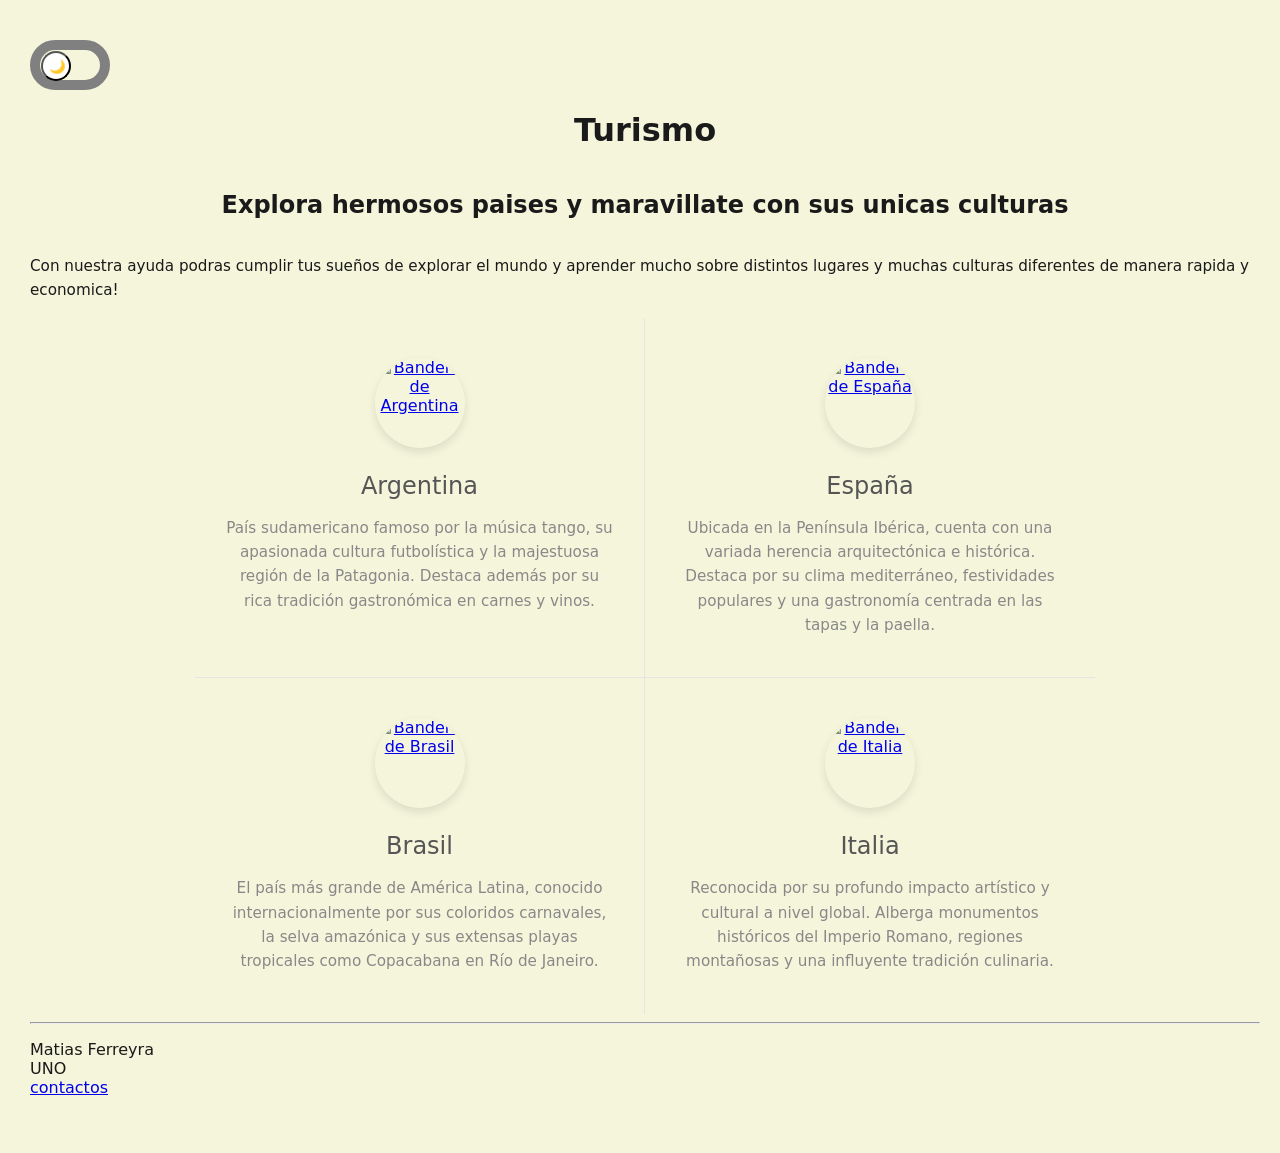
==== sitio web turismo/index.html @ 6cd3f5ef "tp turismo, falta Esp. Br, Itl" ====
<!DOCTYPE html>
<html lang="en">
<head>
    <meta charset="UTF-8">
    <meta name="viewport" content="width=device-width, initial-scale=1.0">
    <title>Turismo</title>
    <link rel="stylesheet" href="css/main.css">
</head>
<body>
    <header>
        <div class="modo_oscuro">
            <button id="boton" class="boton">🌙</button>
        </div>
    </header>

    <div class="presentacion">
        <h1>Turismo</h1>
    </div>
    <section class="exp">
        <h2>Explora hermosos paises y maravillate con sus unicas culturas</h2>
        <p>
            Con nuestra ayuda podras cumplir tus sueños de explorar el mundo y
            aprender mucho sobre distintos lugares y muchas culturas diferentes
            de manera rapida y economica!
        </p>
    </section>

    <div>
        <section class="countries-grid">
            <!-- Argentina -->
            <article class="country-card">
                <a href="html/Argentina.html" target="_blank" class="flag-link">
                <img src="https://flagcdn.com/w160/ar.png" alt="Bandera de Argentina" class="flag-icon">
                </a>
                <h2>Argentina</h2>
                <p>
                País sudamericano famoso por la música tango, su apasionada cultura futbolística y la majestuosa región de la Patagonia. Destaca además por su rica tradición gastronómica en carnes y vinos.
                </p>
            </article>

            <!-- España -->
            <article class="country-card">
                <a href="espana.html" class="flag-link">
                <img src="https://flagcdn.com/w160/es.png" alt="Bandera de España" class="flag-icon">
                </a>
                <h2>España</h2>
                <p>
                Ubicada en la Península Ibérica, cuenta con una variada herencia arquitectónica e histórica. Destaca por su clima mediterráneo, festividades populares y una gastronomía centrada en las tapas y la paella.
                </p>
            </article>

            <!-- Brasil -->
            <article class="country-card">
                <a href="brasil.html" class="flag-link">
                <img src="https://flagcdn.com/w160/br.png" alt="Bandera de Brasil" class="flag-icon">
                </a>
                <h2>Brasil</h2>
                <p>
                El país más grande de América Latina, conocido internacionalmente por sus coloridos carnavales, la selva amazónica y sus extensas playas tropicales como Copacabana en Río de Janeiro.
                </p>
            </article>

            <!-- Italia -->
            <article class="country-card">
                <a href="italia.html" class="flag-link">
                <img src="https://flagcdn.com/w160/it.png" alt="Bandera de Italia" class="flag-icon">
                </a>
                <h2>Italia</h2>
                <p>
                Reconocida por su profundo impacto artístico y cultural a nivel global. Alberga monumentos históricos del Imperio Romano, regiones montañosas y una influyente tradición culinaria.
                </p>
            </article>
        </section>
    </div>
    <hr>
    <footer>
        <p>Matias Ferreyra <br>
        UNO<br>
        <a href="html/contactos.html" target="_blank">contactos</a>
    </p>
    </footer>
    <script src="js/oscuro.js"></script>
</body>
</html>
---- sitio web turismo/css/main.css ----
* {
  box-sizing: border-box;
}

body {
  font-family: system-ui, -apple-system, sans-serif;
  background-color: beige;
  margin: 0;
  padding: 40px 20px;
}

/* Colores por defecto (Modo Claro) */
:root {
--bg-color: beige;
--text-color: #1a1a1a;
}

/* Colores para el Modo Oscuro */
body.dark-mode {
--bg-color: #121212; 
--text-color: #f5f5f5;
}

/* Aplicación de las variables */
body {
background: var(--bg-color);
color: var(--text-color);
font-family: system-ui, sans-serif;
transition: background 1.3s ease, color 0.3s ease; /* Transición suave */
padding-left: 30px;
}

/* -------------MODO OSCURO-------------------- */
.modo_oscuro {
    border: 10px gray solid;
    border-radius: 50px;
    width: 80px;
    height: 50px;
    padding: 1px;

}

.boton{
    border-radius: 50px;
    transition: transform 0.4s ease;
    width: 30px;
    height: 30px;
    background: white;
    border-radius: 50%;
    transition: transform 0.3s ease;
}

.activo {
    transform: translateX(26px);
}
/* ---------------------------------------- */

.presentacion{
    display: flex;
    justify-content: center;
}
.exp{
    height: 95px 100px;
    display: flex;
    align-items: center;
    flex-direction: column;

    p{
        line-height: 1.6;
        font-size: 0.95rem;
    }
}


/* =======================BANDERAS=========================== */
/* Contenedor principal en cuadrícula 2x2 */
.countries-grid {
  display: grid;
  grid-template-columns: repeat(2, 1fr);
  max-width: 900px;
  margin: 0 auto;
}

/* Tarjeta individual */
.country-card {
  padding: 40px 30px;
  text-align: center;
  display: flex;
  flex-direction: column;
  align-items: center;
  border-right: 1px solid #e5e5e5;
  border-bottom: 1px solid #e5e5e5;
}

/* Eliminar borde derecho en la columna de la derecha (tarjetas pares) */
.country-card:nth-child(2n) {
  border-right: none;
}

/* Eliminar borde inferior en la última fila (últimas 2 tarjetas) */
.country-card:nth-child(n + 3) {
  border-bottom: none;
}

/* Enlace circular para la bandera */
.flag-link {
  display: inline-block;
  width: 90px;
  height: 90px;
  border-radius: 50%;
  overflow: hidden;
  margin-bottom: 24px;
  transition: transform 0.2s ease, box-shadow 0.2s ease;
  box-shadow: 0 4px 10px rgba(0, 0, 0, 0.1);
}

.flag-link:hover {
  transform: scale(1.06);
  box-shadow: 0 6px 14px rgba(0, 0, 0, 0.15);
}

/* Imagen de la bandera recortada al círculo */
.flag-icon {
  width: 100%;
  height: 100%;
  object-fit: cover;
}

/* Tipografía de títulos */
.country-card h2 {
  font-size: 1.5rem;
  font-weight: 400;
  color: #555555;
  margin: 0 0 16px 0;
}

/* Tipografía de los párrafos */
.country-card p {
  font-size: 0.95rem;
  color: #888888;
  line-height: 1.6;
  margin: 0;
}

/* Adaptación responsive para pantallas pequeñas */
@media (max-width: 600px) {
  .countries-grid {
    grid-template-columns: 1fr;
  }

  .country-card {
    border-right: none;
    border-bottom: 1px solid #e5e5e5;
  }

  .country-card:last-child {
    border-bottom: none;
  }
}
/* ========================================================== */
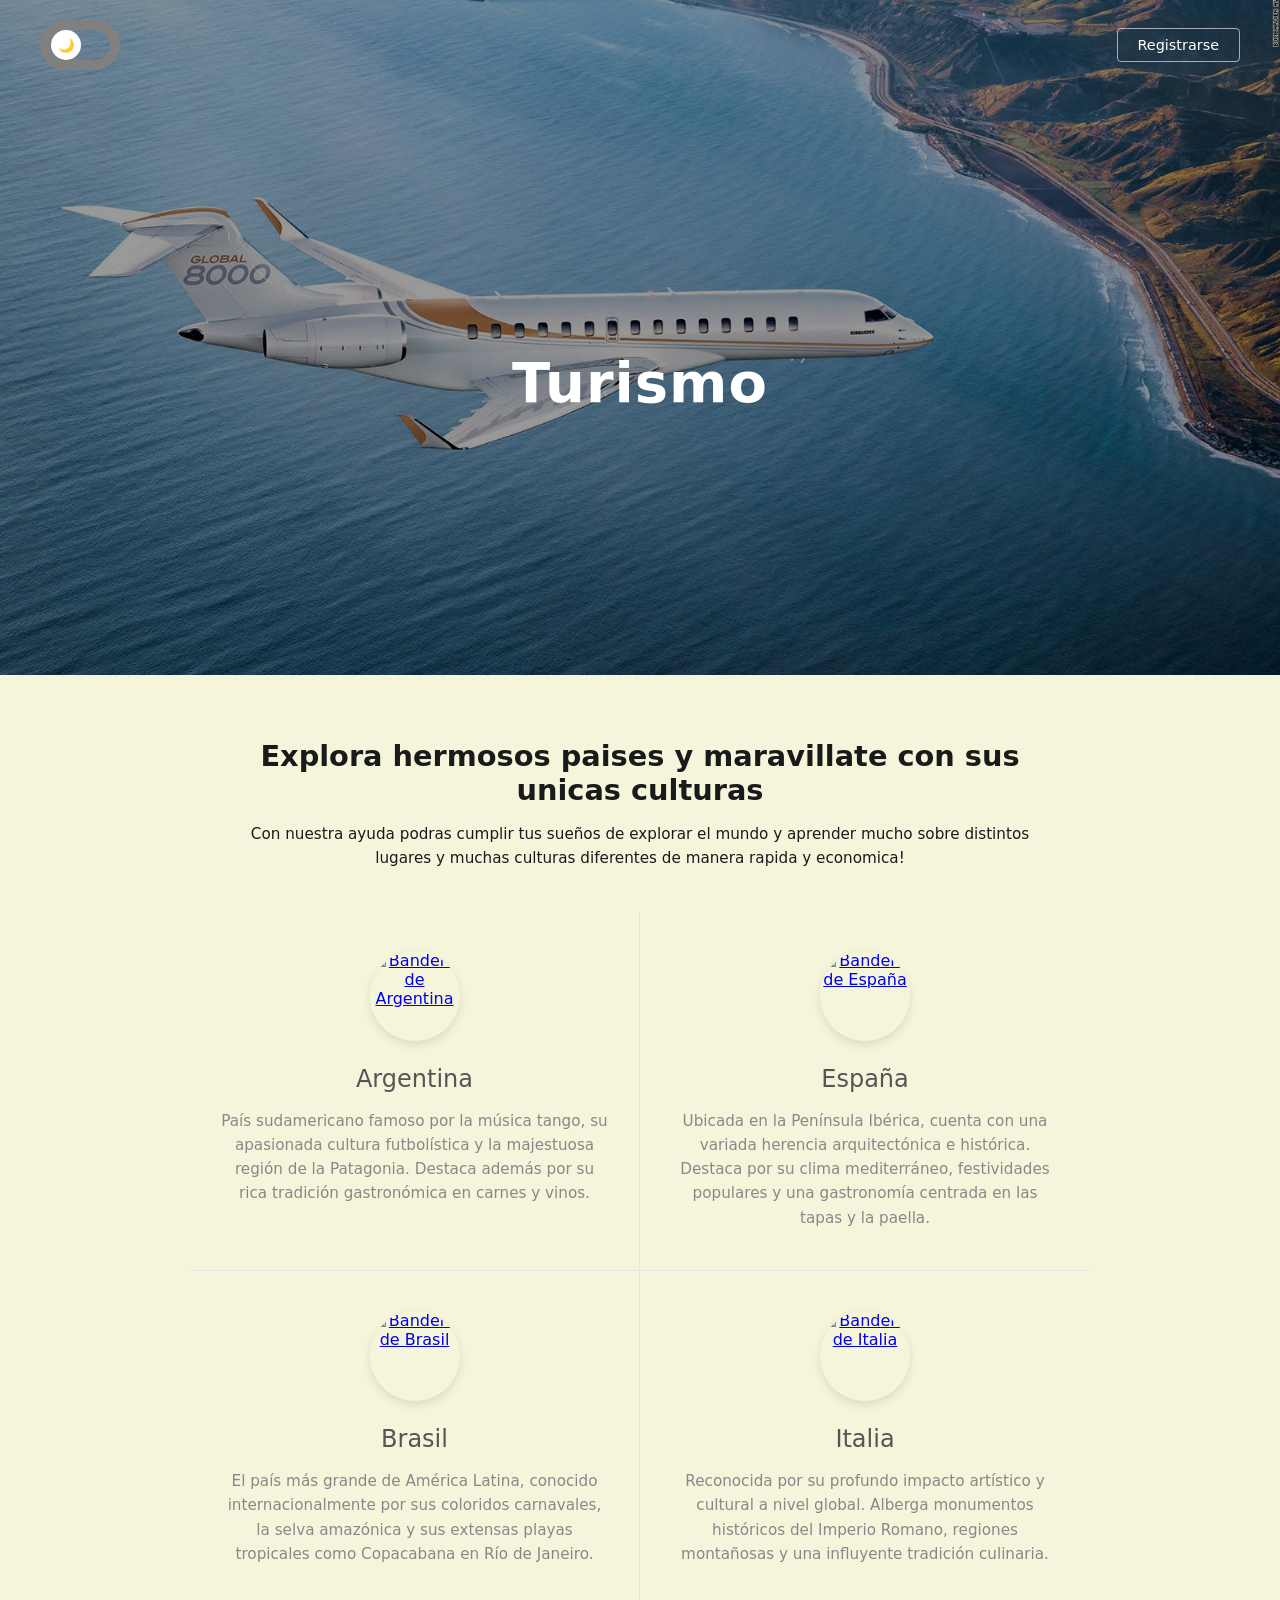
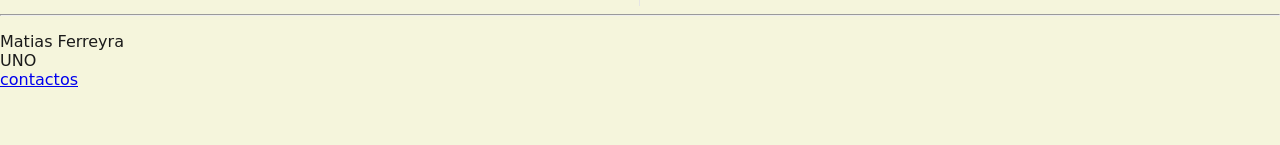
==== commit 4444595c: "version final" ====
--- a/sitio web turismo/index.html
+++ b/sitio web turismo/index.html
@@ -7,15 +7,28 @@
     <link rel="stylesheet" href="css/main.css">
 </head>
 <body>
-    <header>
-        <div class="modo_oscuro">
-            <button id="boton" class="boton">🌙</button>
+    
+    <!-- Sección principal que contiene todo el bloque de arriba con el avión -->
+    <section class="presentacion">
+        <!-- Barra de navegación integrada dentro del banner -->
+        <header class="navbar">
+            <div class="nav-actions-left">
+                <div class="modo_oscuro">
+                    <button id="boton" class="boton">🌙</button>
+                </div>
+            </div>
+            
+            <div class="nav-actions-right">
+                <a href="html/registrarse.html" target="_blank" class="btn-signup">Registrarse</a>
+            </div>
+        </header>
+
+        <!-- Título central -->
+        <div class="presentacion-contenido">
+            <h1>Turismo</h1>
         </div>
-    </header>
+    </section>
 
-    <div class="presentacion">
-        <h1>Turismo</h1>
-    </div>
     <section class="exp">
         <h2>Explora hermosos paises y maravillate con sus unicas culturas</h2>
         <p>
@@ -40,7 +53,7 @@
 
             <!-- España -->
             <article class="country-card">
-                <a href="espana.html" class="flag-link">
+                <a href="html/Espana.html" target="_blank" class="flag-link">
                 <img src="https://flagcdn.com/w160/es.png" alt="Bandera de España" class="flag-icon">
                 </a>
                 <h2>España</h2>
@@ -51,7 +64,7 @@
 
             <!-- Brasil -->
             <article class="country-card">
-                <a href="brasil.html" class="flag-link">
+                <a href="html/Brasil.html" target="_blank" class="flag-link">
                 <img src="https://flagcdn.com/w160/br.png" alt="Bandera de Brasil" class="flag-icon">
                 </a>
                 <h2>Brasil</h2>
@@ -62,7 +75,7 @@
 
             <!-- Italia -->
             <article class="country-card">
-                <a href="italia.html" class="flag-link">
+                <a href="html/Italia.html" target="_blank" class="flag-link">
                 <img src="https://flagcdn.com/w160/it.png" alt="Bandera de Italia" class="flag-icon">
                 </a>
                 <h2>Italia</h2>
--- a/sitio web turismo/css/main.css
+++ b/sitio web turismo/css/main.css
@@ -27,7 +27,8 @@
 color: var(--text-color);
 font-family: system-ui, sans-serif;
 transition: background 1.3s ease, color 0.3s ease; /* Transición suave */
-padding-left: 30px;
+padding-left: 0; /* Quitamos el padding izquierdo para que el banner del avión ocupe todo */
+padding-right: 0;
 }
 
 /* -------------MODO OSCURO-------------------- */
@@ -37,7 +38,9 @@
     width: 80px;
     height: 50px;
     padding: 1px;
-
+    display: flex;
+    align-items: center;
+    cursor: pointer;
 }
 
 .boton{
@@ -46,7 +49,11 @@
     width: 30px;
     height: 30px;
     background: white;
-    border-radius: 50%;
+    border: none;
+    cursor: pointer;
+    display: flex;
+    align-items: center;
+    justify-content: center;
     transition: transform 0.3s ease;
 }
 
@@ -55,20 +62,120 @@
 }
 /* ---------------------------------------- */
 
-.presentacion{
-    display: flex;
-    justify-content: center;
-}
+/* Sección principal con imagen de fondo del avión que abarca todo el ancho */
+.presentacion {
+    position: relative;
+    height: 75vh;
+    background-image: url('../imagenes/avion.jpg');
+    background-size: cover;
+    background-position: center;
+    background-repeat: no-repeat;
+    
+    /* Ocupa todo el ancho de la pantalla rompiendo los márgenes */
+    width: 100vw;
+    margin-left: calc(-50vw + 50%);
+    margin-right: calc(-50vw + 50%);
+    margin-top: -40px; /* Compensar el padding del body superior */
+    margin-bottom: 40px;
+    
+    display: flex;
+    flex-direction: column;
+    justify-content: space-between;
+}
+
+/* Capa oscura semitransparente sobre el avión */
+.presentacion::before {
+    content: '';
+    position: absolute;
+    top: 0;
+    left: 0;
+    width: 100%;
+    height: 100%;
+    background-color: rgba(0, 0, 0, 0.4);
+    z-index: 1;
+}
+
+/* Barra de navegación superior */
+.navbar {
+    position: relative;
+    z-index: 2;
+    display: flex;
+    justify-content: space-between;
+    align-items: center;
+    padding: 20px 40px;
+    width: 100%;
+}
+
+.logo-text {
+    color: #ffffff;
+    text-decoration: none;
+    font-size: 1.4rem;
+    font-weight: 600;
+}
+
+/* Lados de la barra para acomodar modo oscuro a la izquierda y Sign Up a la derecha */
+.nav-actions-left {
+    display: flex;
+    align-items: center;
+}
+
+.nav-actions-right {
+    display: flex;
+    align-items: center;
+}
+
+/* Estilo del botón "Sign Up" */
+.btn-signup {
+    color: #ffffff;
+    text-decoration: none;
+    border: 1px solid rgba(255, 255, 255, 0.6);
+    padding: 8px 20px;
+    border-radius: 4px;
+    font-size: 0.9rem;
+    font-weight: 500;
+    transition: background-color 0.2s ease, border-color 0.2s ease;
+}
+
+.btn-signup:hover {
+    background-color: rgba(255, 255, 255, 0.15);
+    border-color: #ffffff;
+}
+
+/* Título central "Turismo" */
+.presentacion-contenido {
+    position: relative;
+    z-index: 2;
+    text-align: center;
+    margin: auto;
+}
+
+.presentacion h1 {
+    color: #ffffff;
+    font-size: 3.5rem;
+    margin: 0;
+    font-weight: 600;
+    letter-spacing: 1px;
+}
+
+/* Sección de explicación */
 .exp{
-    height: 95px 100px;
+    max-width: 800px;
+    margin: 0 auto 40px auto;
     display: flex;
     align-items: center;
     flex-direction: column;
-
-    p{
-        line-height: 1.6;
-        font-size: 0.95rem;
-    }
+    text-align: center;
+}
+
+.exp h2 {
+    font-size: 1.8rem;
+    margin-bottom: 15px;
+}
+
+.exp p{
+    line-height: 1.6;
+    font-size: 0.95rem;
+    margin: 0;
 }
 
 
@@ -157,4 +264,4 @@
     border-bottom: none;
   }
 }
-/* ========================================================== */
+/* ========================================================== */
